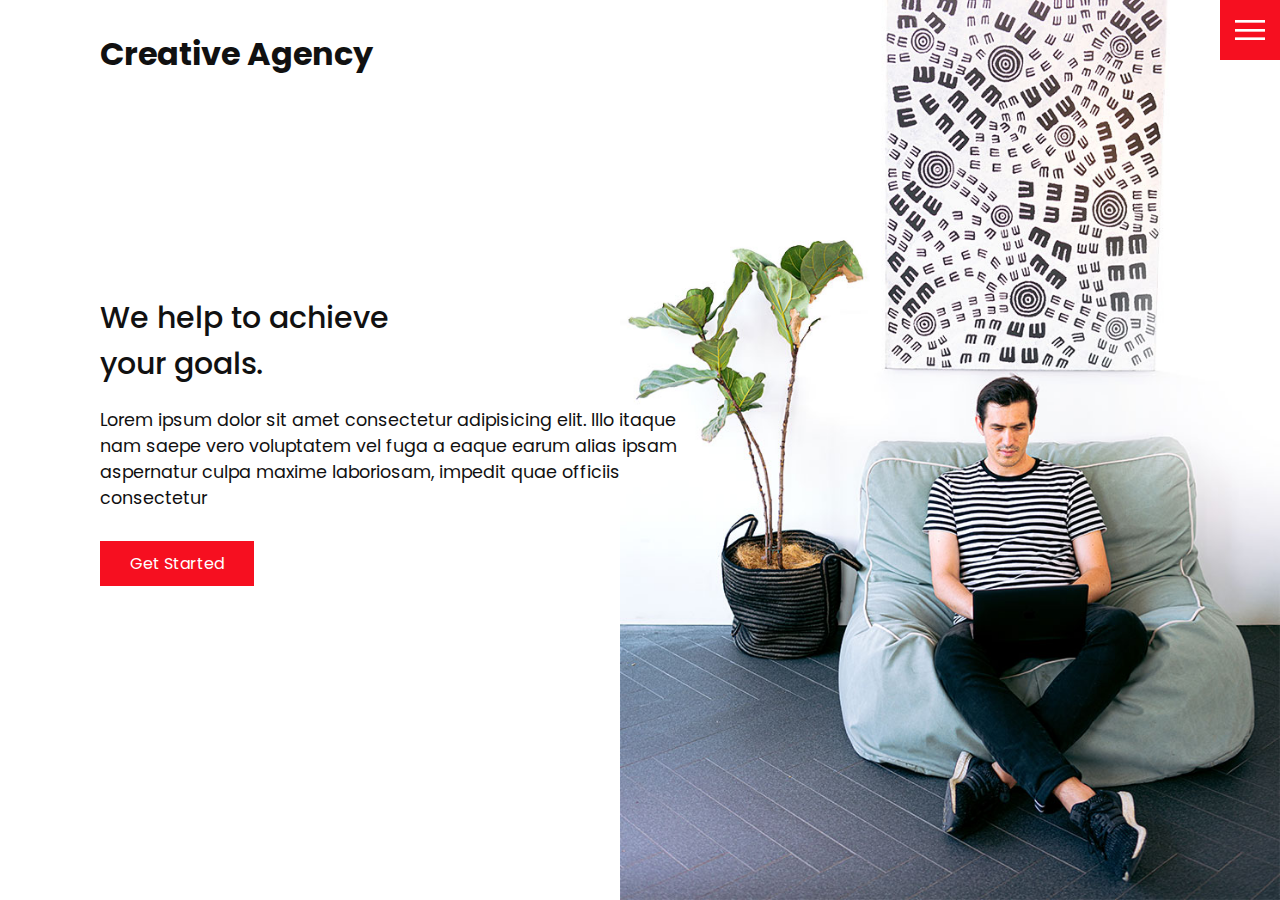
==== index.html @ be99053a "template upload" ====
<!DOCTYPE html>
<html lang="en">
  <head>
    <meta charset="UTF-8" />
    <meta http-equiv="X-UA-Compatible" content="IE=edge" />
    <meta name="viewport" content="width=device-width, initial-scale=1.0" />
    <link rel="stylesheet" href="css/style.css" />
    <title>Creative Agency</title>
  </head>
  <body>
    <header>
      <div class="logo">Creative Agency</div>
      <div class="toggle"></div>
      <div class="navigation">
        <ul>
          <li><a href="index.html">Home</a></li>
          <li><a href="services.html">Services</a></li>
          <li><a href="work.html">Work</a></li>
          <li><a href="contact.html">Contact</a></li>
        </ul>
        <div class="social-bar">
          <ul>
            <li>
              <a href="https://facebook.com">
                <img src="images/facebook.png" target="_blank" alt="" />
              </a>
            </li>
            <li>
              <a href="https://twitter.com">
                <img src="images/twitter.png" target="_blank" alt="" />
              </a>
            </li>
            <li>
              <a href="https://instagram.com">
                <img src="images/instagram.png" target="_blank" alt="" />
              </a>
            </li>
          </ul>
          <a href="mailto:you@email.com" class="email-icon">
            <img src="images/email.png" alt="" />
          </a>
        </div>
      </div>
    </header>

    <section class="home">
      <img src="images/home-img.jpg" class="home-img" alt="" />
      <div class="home-content">
        <h1>
          We help to achieve <br />
          your goals.
        </h1>
        <p>
          Lorem ipsum dolor sit amet consectetur adipisicing elit. Illo itaque
          nam saepe vero voluptatem vel fuga a eaque earum alias ipsam
          aspernatur culpa maxime laboriosam, impedit quae officiis consectetur
        </p>
        <a href="contact.html" class="btn">Get Started</a>
      </div>
    </section>

    <script src="js/script.js"></script>
  </body>
</html>
---- css/style.css ----
@import url('https://fonts.googleapis.com/css?family=Poppins:200,300,400,500,600,700,800,900&display=swap');

:root {
  --primary-color: #f60f20;
  --secondary-color: #1b206e;
}

/* BASE STYLES */
* {
  box-sizing: border-box;
  margin: 0;
  padding: 0;
}

html,
body {
  font-family: 'Poppins', sans-serif;
  color: #111;
}

h1 {
  font-size: 30px;
  font-weight: 500;
}

p {
  margin: 20px 0 10px;
  font-size: 1.1rem;
}

section {
  display: flex;
  flex-direction: column;
  height: 100vh;
  align-items: center;
  padding: 100px;
  margin-top: 60px;
}

section.home {
  flex-direction: row;
  margin-top: 0;
}

/* BUTTON */
.btn {
  cursor: pointer;
  display: inline-block;
  background: var(--primary-color);
  color: #fff;
  text-decoration: none;
  padding: 10px 30px;
  margin: 20px 0;
  border: 0;
}

.btn:hover {
  transform: scale(0.98);
}

.logo {
  position: absolute;
  top: 30px;
  left: 100px;
  font-size: 2rem;
  font-weight: 700;
  z-index: 20;
}

/* TOGGLE */
.toggle {
  position: fixed;
  top: 0;
  right: 0;
  width: 60px;
  height: 60px;
  background: var(--primary-color) url(../images/menu.png);
  background-size: 30px;
  background-position: center;
  background-repeat: no-repeat;
  z-index: 20;
  cursor: pointer;
}

.toggle.active {
  background: var(--primary-color) url(../images/close.png);
  background-size: 25px;
  background-position: center;
  background-repeat: no-repeat;
}

/* NAVIGATION */
.navigation {
  position: fixed;
  top: 0;
  left: 100%;
  width: 100%;
  height: 100%;
  background-color: #fff;
  z-index: 15;
  display: flex;
  justify-content: center;
  align-items: center;
}

.navigation.active {
  left: 0;
}

.navigation ul {
  position: relative;
}

.navigation ul li {
  position: relative;
  list-style: none;
  text-align: center;
}

.navigation ul li a {
  font-size: 2.2rem;
  color: #111;
  text-decoration: none;
  font-weight: 300;
}

.navigation ul li a:hover {
  color: var(--primary-color);
}

.navigation .social-bar {
  position: absolute;
  top: 0;
  left: 0;
  width: 60px;
  height: 100%;
  display: flex;
  justify-content: center;
  align-items: center;
}

.navigation .social-bar a {
  display: inline-block;
  transform: scale(0.5);
}

.navigation .email-icon {
  position: absolute;
  bottom: 20px;
  transform: scale(0.5);
}

/* HOMEPAGE */
.home-content {
  position: relative;
  z-index: 10;
  max-width: 600px;
}

.home-img {
  position: absolute;
  bottom: 0;
  right: 0;
  height: 110%;
}

/* SERVICES PAGE */
.services {
  margin-top: 40px;
  display: grid;
  grid-template-columns: repeat(3, 1fr);
  gap: 40px;
  text-align: center;
}

.services .service {
  padding: 30px;
}

.services .service:hover {
  box-shadow: 0 10px 30px rgba(0, 0, 0, 0.1);
}

.services .service h2 {
  font-size: 24px;
  font-weight: 500;
  margin-top: 20px;
  color: var(--secondary-color);
}

.services .service .icon img {
  max-width: 100px;
}

/* WORK PAGE */
.portfolio {
  display: flex;
  flex-wrap: wrap;
  justify-content: center;
  margin-top: 20px;
}

.portfolio .item {
  position: relative;
  width: 300px;
  height: 300px;
  margin: 5px;
}

.portfolio .item img {
  width: 100%;
  height: 100%;
}

.portfolio .item .action {
  position: absolute;
  top: 0;
  left: 0;
  width: 100%;
  height: 100%;
  background: rgba(0, 0, 0, 0.8);
  display: flex;
  justify-content: center;
  align-items: center;
  opacity: 0;
  transition: 0.5s;
}

.portfolio .item:hover .action {
  opacity: 1;
}

.portfolio .item .action a {
  display: inline-block;
  color: #fff;
  text-decoration: none;
  border: 1px solid #fff;
  padding: 5px 15px;
}

/* CONTACT */
.contact {
  position: relative;
  width: 100%;
  margin-top: 50px;
  display: flex;
  justify-content: space-between;
  align-items: flex-start;
}

.contact-form {
  position: relative;
  background: #f9f9f9;
  width: calc(100% - 400px);
  padding: 60px 40px 20px;
}

.contact-form form {
  width: 100%;
}

.contact-form .row {
  width: 100%;
  display: flex;
}

.contact-form .input50 {
  width: 50%;
  margin: 0 10px;
}

.contact-form .input100 {
  width: 100%;
  margin: 0 10px;
}

.contact-form .row input,
.contact-form .row textarea {
  position: relative;
  border: 1px solid rgba(0, 0, 0, 0.2);
  color: #111;
  background: transparent;
  width: 100%;
  padding: 10px;
  outline: none;
  font-size: 16px;
  font-weight: 300;
  margin: 10px 0;
  resize: none;
}

.contact-form .row textarea {
  height: 150px;
}

.contact-form .row input[type='submit'] {
  background-color: var(--secondary-color);
  color: #fff;
  margin: 0;
  text-transform: uppercase;
  letter-spacing: 2px;
  font-weight: 300;
  border: 0;
  cursor: pointer;
}

.contact-info {
  width: 350px;
  background: #f9f9f9;
  padding: 60px 40px 20px;
}

.contact-info .info-box {
  display: flex;
  align-items: flex-start;
  margin-bottom: 40px;
}

.contact-info .info-box .contact-icon {
  width: 20px;
  margin-right: 40px;
}

.contact-info .info-box .details h4 {
  color: var(--secondary-color);
}

.contact-info .info-box .details p,
.contact-info .info-box .details a {
  color: #111;
}

@media (max-width: 1068px) {
  .home-img {
    display: none;
  }

  .logo {
    top: 10px;
    left: 40px;
    font-size: 1.5rem;
  }

  section {
    padding: 100px 40px;
  }

  .navigation ul li a {
    font-size: 2rem;
  }

  .services {
    grid-template-columns: repeat(2, 1fr);
  }

  .contact {
    flex-direction: column;
  }

  .contact-form {
    width: 100%;
    padding: 30px 30px 20px;
  }

  .contact-form .row {
    flex-direction: column;
  }

  .contact-form .input50,
  .contact-form .input100 {
    width: 100%;
    margin: 0;
  }

  .contact-info {
    width: 100%;
    margin-top: 20px;
    padding: 30px 30px 20px;
  }
}

@media (max-width: 768px) {
  .services {
    grid-template-columns: 1fr;
  }

  .services .service {
    box-shadow: 0 10px 30px rgba(0, 0, 0, 0.1);
  }
}
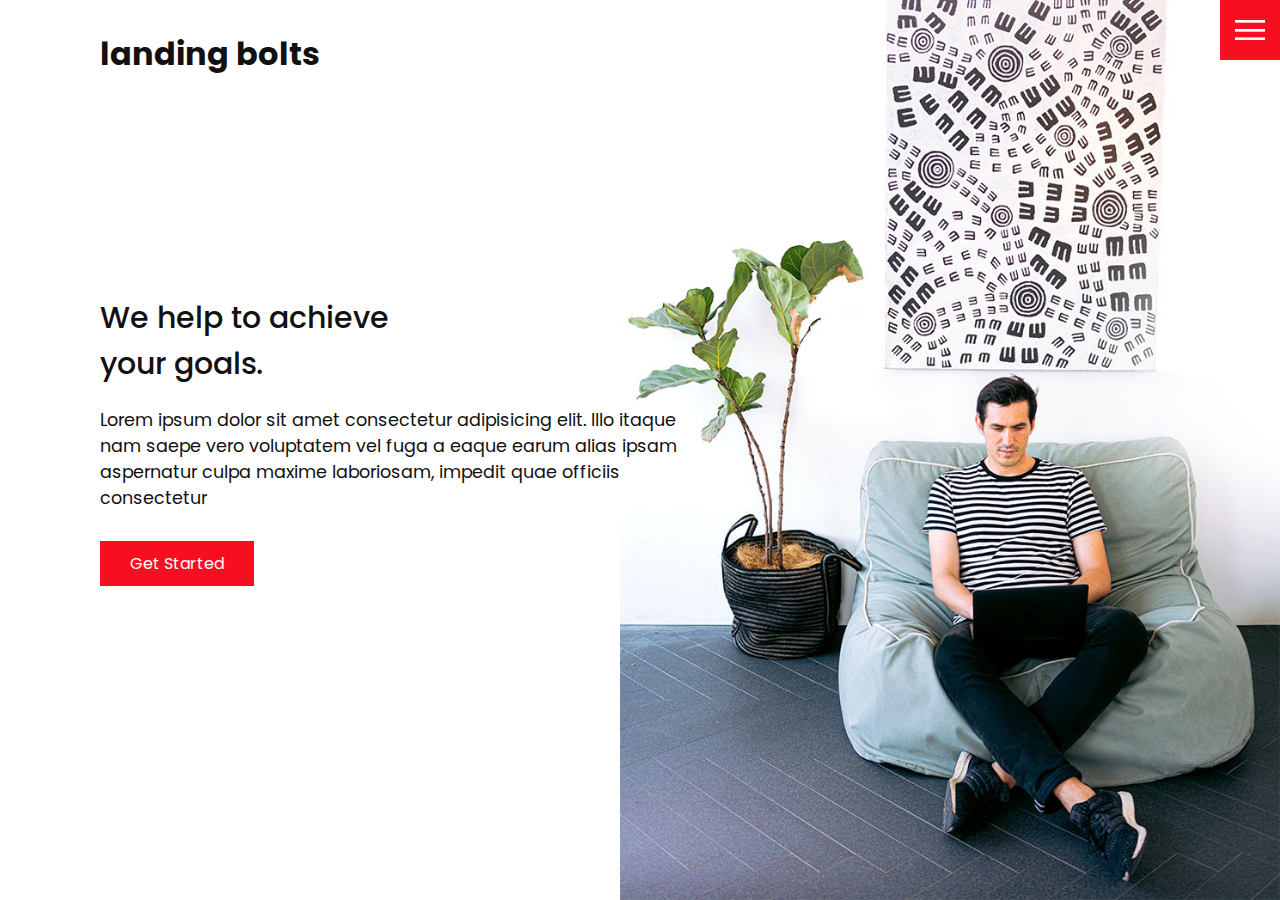
==== commit 110729af: "update with name" ====
--- a/index.html
+++ b/index.html
@@ -5,11 +5,11 @@
     <meta http-equiv="X-UA-Compatible" content="IE=edge" />
     <meta name="viewport" content="width=device-width, initial-scale=1.0" />
     <link rel="stylesheet" href="css/style.css" />
-    <title>Creative Agency</title>
+    <title>landingbolts.ro</title>
   </head>
   <body>
     <header>
-      <div class="logo">Creative Agency</div>
+      <div class="logo">landing bolts</div>
       <div class="toggle"></div>
       <div class="navigation">
         <ul>
--- a/css/style.css
+++ b/css/style.css
@@ -1,7 +1,7 @@
 @import url('https://fonts.googleapis.com/css?family=Poppins:200,300,400,500,600,700,800,900&display=swap');
 
 :root {
-  --primary-color: #f60f20;
+  --primary-color: #f60f21;
   --secondary-color: #1b206e;
 }
 
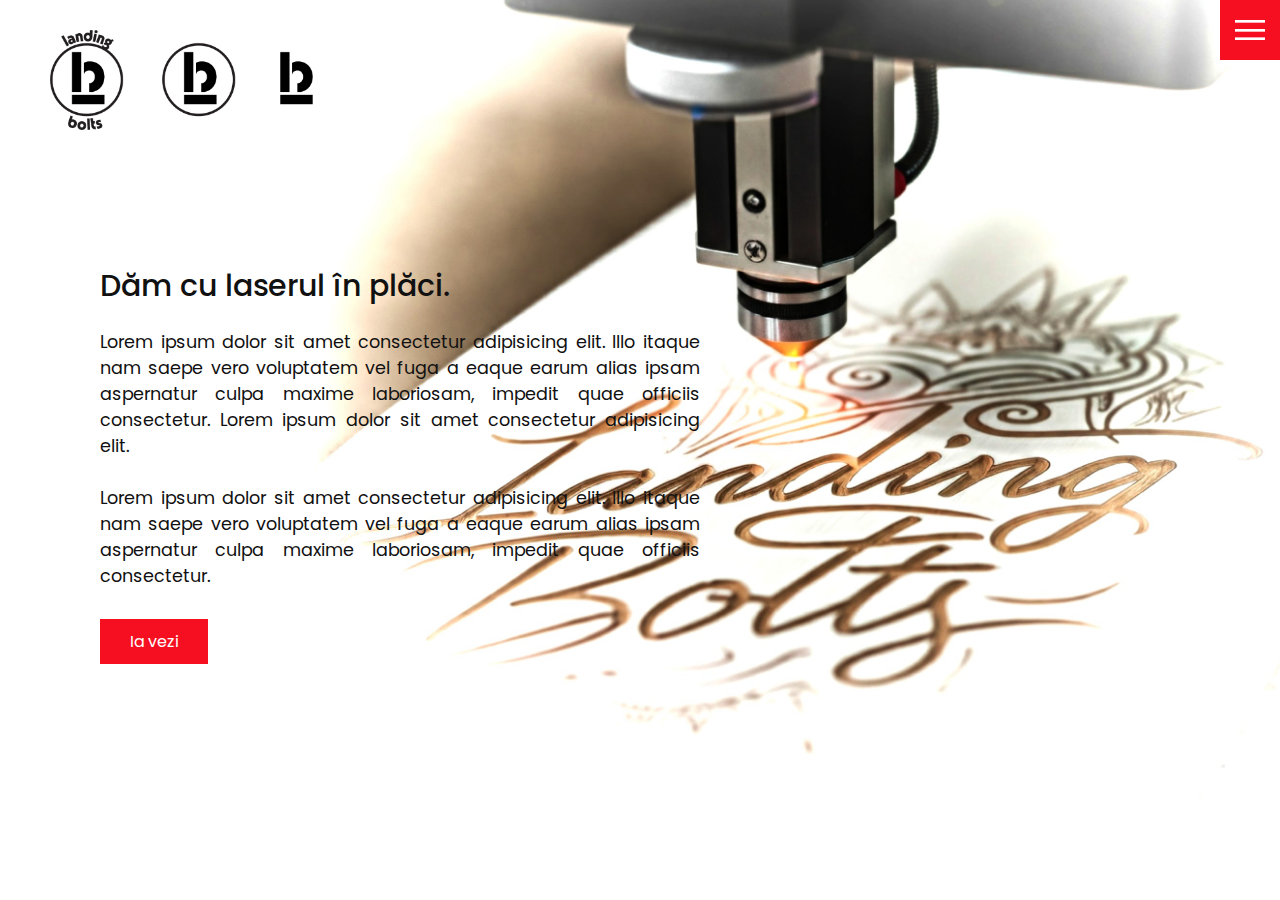
==== commit 58086d44: "logo update - fail pe mobile render" ====
--- a/index.html
+++ b/index.html
@@ -9,7 +9,9 @@
   </head>
   <body>
     <header>
-      <div class="logo">landing bolts</div>
+      <div class="logo">
+        <img src="images/LB-logo.jpg" alt="landing bolts logo">
+    </div>
       <div class="toggle"></div>
       <div class="navigation">
         <ul>
@@ -17,6 +19,7 @@
           <li><a href="services.html">Services</a></li>
           <li><a href="work.html">Work</a></li>
           <li><a href="contact.html">Contact</a></li>
+          <li><a href="calendar.html">Calendar</a></li>
         </ul>
         <div class="social-bar">
           <ul>
@@ -47,15 +50,20 @@
       <img src="images/home-img.jpg" class="home-img" alt="" />
       <div class="home-content">
         <h1>
-          We help to achieve <br />
-          your goals.
+          <br />
+          Dăm cu laserul în plăci.<br />
         </h1>
         <p>
           Lorem ipsum dolor sit amet consectetur adipisicing elit. Illo itaque
           nam saepe vero voluptatem vel fuga a eaque earum alias ipsam
-          aspernatur culpa maxime laboriosam, impedit quae officiis consectetur
+          aspernatur culpa maxime laboriosam, impedit quae officiis consectetur. Lorem ipsum dolor sit amet consectetur adipisicing elit.
+          <br />  
+          <br />
+          Lorem ipsum dolor sit amet consectetur adipisicing elit. Illo itaque
+          nam saepe vero voluptatem vel fuga a eaque earum alias ipsam
+          aspernatur culpa maxime laboriosam, impedit quae officiis consectetur.<br />
         </p>
-        <a href="contact.html" class="btn">Get Started</a>
+        <a href="contact.html" class="btn">Ia vezi</a>
       </div>
     </section>
 
--- a/css/style.css
+++ b/css/style.css
@@ -155,6 +155,7 @@
   position: relative;
   z-index: 10;
   max-width: 600px;
+  text-align: justify;
 }
 
 .home-img {
@@ -231,7 +232,7 @@
 }
 
 .portfolio .item .action a {
-  display: inline-block;
+  display: inline-block;  
   color: #fff;
   text-decoration: none;
   border: 1px solid #fff;
@@ -388,3 +389,34 @@
     box-shadow: 0 10px 30px rgba(0, 0, 0, 0.1);
   }
 }
+
+/* CALENDAR */
+
+/* For tablets and smaller laptops */
+@media (max-width: 1024px) {
+  .calendar iframe {
+    max-width: 100%; /* Adjust as needed */
+    height: 700px; /* Adjust as needed */
+  }
+}
+
+/* For mobile phones */
+@media (max-width: 768px) {
+  .calendar iframe {
+    max-width: 100%;
+    height: 500px; /* Adjust as needed */
+  }
+}
+
+/* LOGO */
+
+.logo {
+  position: absolute;
+  top: 30px;
+  left: 50px;
+  /* Remove font-size and font-weight */
+  z-index: 20;
+}
+.logo img {
+  height: 100px; /* Adjust the height as needed */
+}
